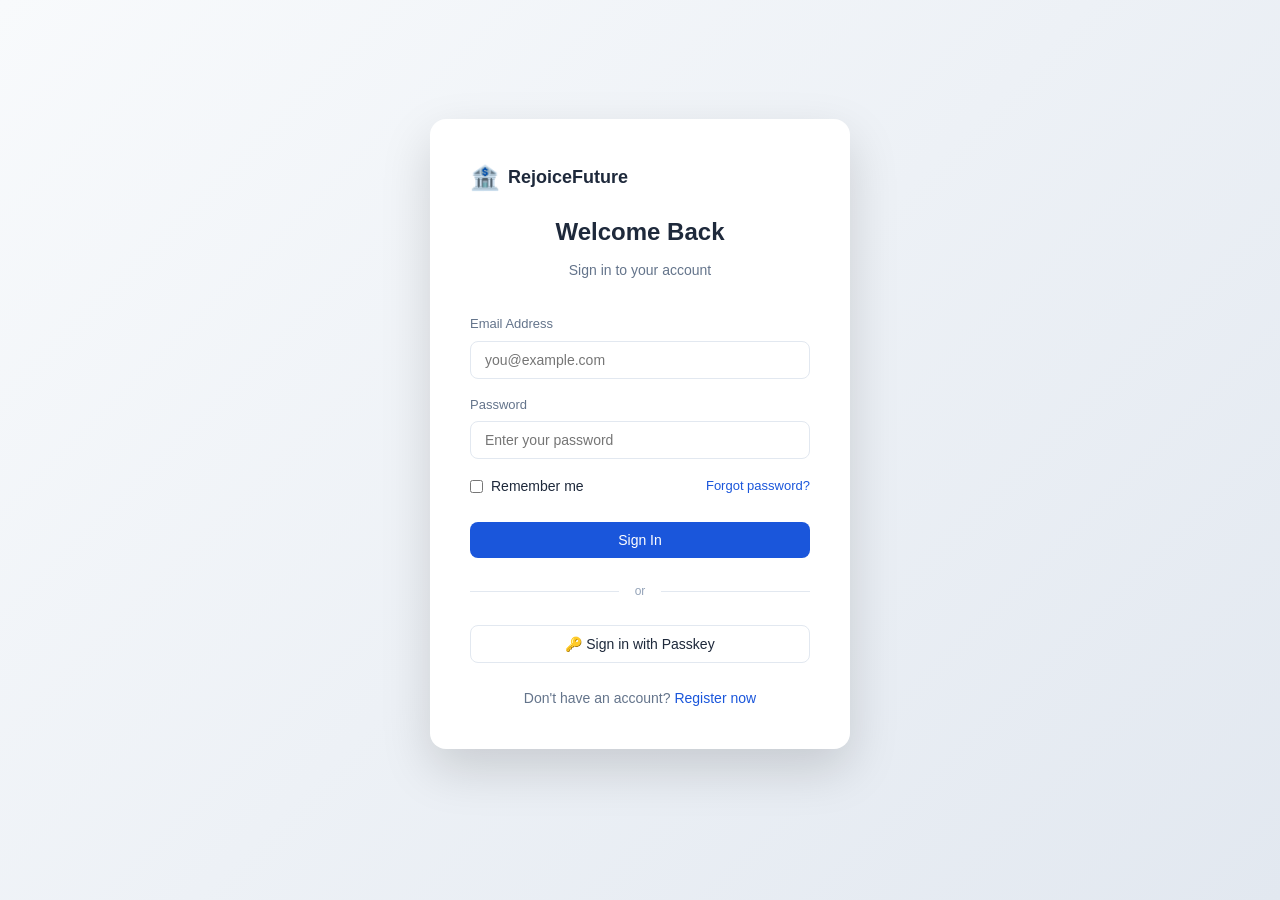
==== dashboard.html @ 49768e72 "Rewrite full project files" ====
<!doctype html>
<html lang="en">
  <head>
    <meta charset="UTF-8" />
    <meta
      name="viewport"
      content="width=device-width, initial-scale=1.0, maximum-scale=1.0, user-scalable=no, viewport-fit=cover"
    />
    <meta name="mobile-web-app-capable" content="yes" />
    <meta name="apple-mobile-web-app-capable" content="yes" />
    <meta
      name="apple-mobile-web-app-status-bar-style"
      content="black-translucent"
    />
    <title>Dashboard - RejoiceFuture</title>
    <link rel="stylesheet" href="css/global.css" />
    <link rel="stylesheet" href="css/dashboard.css" />
    <link rel="stylesheet" href="css/banking.css" />
  </head>
  <body>
    <div class="app-layout">
      <!-- Sidebar Overlay (for mobile) -->
      <div class="sidebar-overlay" id="sidebarOverlay"></div>

      <!-- Sidebar -->
      <aside class="sidebar" id="sidebar">
        <!-- Close Button (Mobile Only) -->
        <button class="sidebar-close" id="sidebarClose" aria-label="Close menu">
          &times;
        </button>

        <div class="sidebar-header">
          <div class="logo">
            <span class="logo-icon">🏦</span>
            <span class="logo-text">GlobalBank</span>
          </div>
        </div>

        <nav class="sidebar-nav">
          <a href="#" class="nav-item active" data-section="dashboard">
            <span class="nav-icon">📊</span>
            <span>Dashboard</span>
          </a>
          <a href="#" class="nav-item" data-section="accounts">
            <span class="nav-icon">💰</span>
            <span>Accounts</span>
          </a>
          <a href="#" class="nav-item" data-section="transfers">
            <span class="nav-icon">💸</span>
            <span>Transfers</span>
          </a>
          <a href="#" class="nav-item" data-section="cards">
            <span class="nav-icon">💳</span>
            <span>Cards</span>
          </a>
          <a href="#" class="nav-item" data-section="savings">
            <span class="nav-icon">🏦</span>
            <span>Savings</span>
          </a>
          <a href="#" class="nav-item" data-section="investments">
            <span class="nav-icon">📈</span>
            <span>Investments</span>
          </a>
          <a href="#" class="nav-item" data-section="loans">
            <span class="nav-icon">🏠</span>
            <span>Loans</span>
          </a>
          <a href="#" class="nav-item" data-section="support">
            <span class="nav-icon">💬</span>
            <span>Support</span>
          </a>
          <a href="#" class="nav-item" data-section="profile">
            <span class="nav-icon">👤</span>
            <span>Profile</span>
          </a>
        </nav>

        <div class="sidebar-footer">
          <button class="btn btn-outline btn-block" id="logoutBtn">
            🚪 Logout
          </button>
        </div>
      </aside>

      <!-- Main Content -->
      <main class="main-content">
        <!-- Top Bar -->
        <header class="top-bar">
          <button class="menu-toggle" id="menuToggle">☰</button>
          <div class="top-bar-search">
            <input type="text" placeholder="Search transactions, accounts..." />
          </div>
          <div class="top-bar-actions">
            <button class="notification-btn" id="notificationBtn">
              🔔 <span class="badge" id="notifBadge">0</span>
            </button>
            <div class="user-menu" id="userMenu">
              <div class="user-avatar" id="userAvatar">U</div>
              <span class="user-name" id="userName">User</span>
            </div>
          </div>
        </header>

        <!-- Impersonation Banner (hidden by default) -->
        <div
          class="impersonation-banner"
          id="impersonationBanner"
          style="display: none"
        >
          <span
            >🔧 ADMIN TEST MODE - Acting as:
            <strong id="impersonatingAs"></strong
          ></span>
          <button class="btn btn-danger btn-sm" id="exitTestMode">
            Exit Test Mode
          </button>
        </div>

        <!-- Dashboard Section -->
        <section class="content-section active" id="section-dashboard">
          <div class="section-header">
            <h1>Dashboard</h1>
            <p class="section-subtitle">
              Welcome back, <span id="greetingName">User</span>
            </p>
          </div>

          <!-- Balance Cards -->
          <div class="balance-cards">
            <div class="balance-card primary">
              <div class="balance-label">Total Balance (USD)</div>
              <div class="balance-amount" id="totalBalance">$0.00</div>
              <div class="balance-change positive">+2.4% this month</div>
            </div>
            <div class="balance-card">
              <div class="balance-label">Available</div>
              <div class="balance-amount" id="availableBalance">$0.00</div>
            </div>
            <div class="balance-card">
              <div class="balance-label">Savings</div>
              <div class="balance-amount" id="savingsBalance">$0.00</div>
            </div>
            <div class="balance-card">
              <div class="balance-label">Investments</div>
              <div class="balance-amount" id="investmentBalance">$0.00</div>
            </div>
          </div>

          <!-- Quick Actions -->
          <div class="quick-actions">
            <button class="quick-action-btn" data-action="deposit">
              <span class="qa-icon">⬇️</span>
              <span>Deposit</span>
            </button>
            <button class="quick-action-btn" data-action="transfer">
              <span class="qa-icon">💸</span>
              <span>Transfer</span>
            </button>
            <button class="quick-action-btn" data-action="withdraw">
              <span class="qa-icon">⬆️</span>
              <span>Withdraw</span>
            </button>
            <button class="quick-action-btn" data-action="exchange">
              <span class="qa-icon">🔄</span>
              <span>Exchange</span>
            </button>
            <button class="quick-action-btn" data-action="pay-bills">
              <span class="qa-icon">📄</span>
              <span>Pay Bills</span>
            </button>
            <button class="quick-action-btn" data-action="cards">
              <span class="qa-icon">💳</span>
              <span>Cards</span>
            </button>
          </div>

          <!-- Accounts Overview -->
          <div class="dashboard-grid">
            <div class="dashboard-card">
              <div class="card-header">
                <h3>My Accounts</h3>
                <button class="btn btn-sm btn-outline" id="addAccountBtn">
                  + Add Currency
                </button>
              </div>
              <div class="accounts-list" id="accountsList">
                <!-- Populated by JS -->
              </div>
            </div>

            <div class="dashboard-card">
              <div class="card-header">
                <h3>Recent Transactions</h3>
                <a href="#" class="view-all">View All →</a>
              </div>
              <div class="transactions-list" id="recentTransactions">
                <!-- Populated by JS -->
              </div>
            </div>
          </div>

          <!-- Exchange Rates -->
          <div class="dashboard-card">
            <div class="card-header">
              <h3>Exchange Rates</h3>
              <span class="rate-base">Base: USD</span>
            </div>
            <div class="exchange-rates" id="exchangeRates">
              <!-- Populated by JS -->
            </div>
          </div>
        </section>

        <!-- Accounts Section -->
        <section class="content-section" id="section-accounts">
          <div class="section-header">
            <h1>Accounts</h1>
          </div>
          <div id="accountsContent"></div>
        </section>

        <!-- Transfers Section -->
        <section class="content-section" id="section-transfers">
          <div class="section-header">
            <h1>Transfers</h1>
          </div>
          <div class="transfer-container">
            <div class="transfer-form-card">
              <h3>Send Money</h3>
              <form id="transferForm">
                <div class="form-group">
                  <label>From Account</label>
                  <select id="transferFromAccount" required></select>
                </div>

                <div class="form-group">
                  <label>Transfer Type</label>
                  <select id="transferType">
                    <option value="internal">Between My Accounts</option>
                    <option value="beneficiary">To Beneficiary</option>
                    <option value="external">External Transfer</option>
                  </select>
                </div>

                <div
                  id="beneficiarySelect"
                  class="form-group"
                  style="display: none"
                >
                  <label>Beneficiary</label>
                  <select id="transferBeneficiary">
                    <option value="">Select Beneficiary</option>
                  </select>
                  <button
                    type="button"
                    class="btn btn-sm btn-outline"
                    id="addBeneficiaryBtn"
                  >
                    + Add New
                  </button>
                </div>

                <div id="externalTransferFields" style="display: none">
                  <div class="form-group">
                    <label>Recipient Name</label>
                    <input type="text" id="recipientName" />
                  </div>
                  <div class="form-group">
                    <label>Account Number</label>
                    <input type="text" id="recipientAccount" />
                  </div>
                  <div class="form-row">
                    <div class="form-group">
                      <label>Bank</label>
                      <input type="text" id="recipientBank" />
                    </div>
                    <div class="form-group">
                      <label>Country</label>
                      <select id="recipientCountry">
                        <option value="US">United States</option>
                        <option value="GB">United Kingdom</option>
                        <option value="DE">Germany</option>
                        <option value="FR">France</option>
                      </select>
                    </div>
                  </div>
                </div>

                <div class="form-row">
                  <div class="form-group">
                    <label>Amount</label>
                    <input
                      type="number"
                      id="transferAmount"
                      step="0.01"
                      min="0.01"
                      required
                    />
                  </div>
                  <div class="form-group">
                    <label>Currency</label>
                    <select id="transferCurrency">
                      <option value="USD">USD</option>
                      <option value="EUR">EUR</option>
                      <option value="GBP">GBP</option>
                    </select>
                  </div>
                </div>

                <div class="form-group">
                  <label>Description (Optional)</label>
                  <input
                    type="text"
                    id="transferDescription"
                    placeholder="Payment for..."
                  />
                </div>

                <div
                  class="transfer-summary"
                  id="transferSummary"
                  style="display: none"
                >
                  <div class="summary-row">
                    <span>Amount:</span>
                    <span id="summaryAmount">$0.00</span>
                  </div>
                  <div class="summary-row">
                    <span>Fee:</span>
                    <span id="summaryFee">$0.00</span>
                  </div>
                  <div class="summary-row total">
                    <span>Total:</span>
                    <span id="summaryTotal">$0.00</span>
                  </div>
                </div>

                <button type="submit" class="btn btn-primary btn-block">
                  Send Transfer
                </button>
              </form>
            </div>

            <div class="transfer-info">
              <div class="info-card">
                <h4>Transfer Limits</h4>
                <div class="limit-item">
                  <span>Daily Limit</span>
                  <span id="dailyLimit">$100,000</span>
                </div>
                <div class="limit-item">
                  <span>Used Today</span>
                  <span id="dailyUsed">$0</span>
                </div>
                <div class="limit-item">
                  <span>Remaining</span>
                  <span id="dailyRemaining">$100,000</span>
                </div>
              </div>
            </div>
          </div>

          <!-- Transfer History -->
          <div class="dashboard-card" style="margin-top: 2rem">
            <div class="card-header">
              <h3>Transfer History</h3>
            </div>
            <div class="table-responsive">
              <table class="data-table" id="transferHistoryTable">
                <thead>
                  <tr>
                    <th>Date</th>
                    <th>Reference</th>
                    <th>Recipient</th>
                    <th>Amount</th>
                    <th>Status</th>
                  </tr>
                </thead>
                <tbody id="transferHistoryBody"></tbody>
              </table>
            </div>
          </div>
        </section>

        <!-- Cards Section -->
        <section class="content-section" id="section-cards">
          <div class="section-header">
            <h1>Cards</h1>
            <button class="btn btn-primary" id="createCardBtn">
              + Create Card
            </button>
          </div>
          <div class="cards-grid" id="cardsGrid">
            <!-- Populated by JS -->
          </div>
        </section>

        <!-- Savings Section -->
        <section class="content-section" id="section-savings">
          <div class="section-header">
            <h1>Savings</h1>
            <button class="btn btn-primary" id="createSavingsBtn">
              + New Savings Goal
            </button>
          </div>
          <div class="savings-grid" id="savingsGrid"></div>
        </section>

        <!-- Investments Section -->
        <section class="content-section" id="section-investments">
          <div class="section-header">
            <h1>Investments</h1>
          </div>
          <div class="investment-dashboard">
            <div class="portfolio-summary">
              <div class="portfolio-value">
                <span class="label">Portfolio Value</span>
                <span class="value" id="portfolioValue">$0.00</span>
              </div>
              <div class="portfolio-change">
                <span class="label">Total Gain/Loss</span>
                <span class="value" id="portfolioGainLoss">$0.00</span>
              </div>
            </div>
            <div class="investments-content" id="investmentsContent"></div>
          </div>
        </section>

        <!-- Loans Section -->
        <section class="content-section" id="section-loans">
          <div class="section-header">
            <h1>Loans</h1>
            <button class="btn btn-primary" id="applyLoanBtn">
              Apply for Loan
            </button>
          </div>
          <div id="loansContent"></div>
        </section>

        <!-- Support Section -->
        <section class="content-section" id="section-support">
          <div class="section-header">
            <h1>Support Center</h1>
            <button class="btn btn-primary" id="createTicketBtn">
              + New Ticket
            </button>
          </div>
          <div id="supportContent"></div>
        </section>

        <!-- Profile Section -->
        <section class="content-section" id="section-profile">
          <div class="section-header">
            <h1>Profile & Settings</h1>
          </div>
          <div id="profileContent"></div>
        </section>
      </main>
    </div>

    <!-- Modals -->
    <div class="modal-overlay" id="modalOverlay" style="display: none">
      <div class="modal" id="modalContent"></div>
    </div>

    <!-- Toast Container -->
    <div class="toast-container" id="toastContainer"></div>

    <!-- Notification Panel -->
    <div
      class="notification-panel"
      id="notificationPanel"
      style="display: none"
    >
      <div class="panel-header">
        <h3>Notifications</h3>
        <button class="btn btn-sm" id="markAllRead">Mark All Read</button>
      </div>
      <div class="notification-list" id="notificationList"></div>
    </div>

    <!-- Scripts MUST be in this order -->
    <script src="./JAVASCRIPT/api.js"></script>
    <script src="./JAVASCRIPT/auth.js"></script>
    <script src="./JAVASCRIPT/dashboard.js"></script>
    <script src="./JAVASCRIPT/accounts.js"></script>
    <script src="./JAVASCRIPT/transfers.js"></script>
    <script src="./JAVASCRIPT/cards.js"></script>
    <script src="./JAVASCRIPT/savings.js"></script>
    <script src="./JAVASCRIPT/investments.js"></script>
    <script src="./JAVASCRIPT/loans.js"></script>
    <script src="./JAVASCRIPT/support.js"></script>
    <script src="./JAVASCRIPT/notifications.js"></script>
    <script src="./JAVASCRIPT/profile.js"></script>
    <script src="./JAVASCRIPT/transactions.js"></script>
  </body>
</html>
---- css/global.css ----
/* ============================================
   RejoiceFuture - Global Styles
   ============================================ */

:root {
    --primary: #1a56db;
    --primary-dark: #1041a8;
    --primary-light: #e8effc;
    --secondary: #6b7280;
    --success: #059669;
    --warning: #d97706;
    --danger: #dc2626;
    --info: #0891b2;

    --bg-primary: #ffffff;
    --bg-secondary: #f8fafc;
    --bg-tertiary: #f1f5f9;

    --text-primary: #1e293b;
    --text-secondary: #64748b;
    --text-muted: #94a3b8;

    --border-color: #e2e8f0;
    --border-radius: 8px;
    --border-radius-lg: 12px;
    --border-radius-xl: 16px;

    --shadow-sm: 0 1px 2px rgba(0,0,0,0.05);
    --shadow-md: 0 4px 6px rgba(0,0,0,0.07);
    --shadow-lg: 0 10px 25px rgba(0,0,0,0.1);
    --shadow-xl: 0 20px 50px rgba(0,0,0,0.15);

    --font-family: -apple-system, BlinkMacSystemFont, 'Segoe UI', Roboto, 'Helvetica Neue', Arial, sans-serif;
    --font-mono: 'SF Mono', Monaco, 'Cascadia Code', monospace;

    --transition: all 0.2s ease;
}

/* Dark mode */
[data-theme="dark"] {
    --primary: #3b82f6;
    --primary-dark: #2563eb;
    --primary-light: #1e3a5f;
    --bg-primary: #0f172a;
    --bg-secondary: #1e293b;
    --bg-tertiary: #334155;
    --text-primary: #f1f5f9;
    --text-secondary: #cbd5e1;
    --text-muted: #64748b;
    --border-color: #334155;
}

* {
    margin: 0;
    padding: 0;
    box-sizing: border-box;
}

body {
    font-family: var(--font-family);
    background: var(--bg-secondary);
    color: var(--text-primary);
    line-height: 1.6;
    min-height: 100vh;
}

a {
    color: var(--primary);
    text-decoration: none;
    transition: var(--transition);
}

a:hover {
    color: var(--primary-dark);
}



/* Typography */
h1 { font-size: 2rem; font-weight: 700; margin-bottom: 0.5rem; }
h2 { font-size: 1.5rem; font-weight: 600; margin-bottom: 0.5rem; }
h3 { font-size: 1.25rem; font-weight: 600; margin-bottom: 0.5rem; }
h4 { font-size: 1rem; font-weight: 600; margin-bottom: 0.25rem; }

.text-muted { color: var(--text-muted); }
.text-success { color: var(--success); }
.text-danger { color: var(--danger); }
.text-warning { color: var(--warning); }

/* Buttons */
.btn {
    display: inline-flex;
    align-items: center;
    justify-content: center;
    gap: 8px;
    padding: 10px 20px;
    border: none;
    border-radius: var(--border-radius);
    font-size: 14px;
    font-weight: 500;
    cursor: pointer;
    transition: var(--transition);
    text-decoration: none;
    white-space: nowrap;
}

.btn:hover {
    transform: translateY(-1px);
    box-shadow: var(--shadow-md);
}

.btn:active {
    transform: translateY(0);
}

.btn-primary {
    background: var(--primary);
    color: white;
}

.btn-primary:hover {
    background: var(--primary-dark);
    color: white;
}

.btn-secondary {
    background: var(--secondary);
    color: white;
}

.btn-outline {
    background: transparent;
    border: 1px solid var(--border-color);
    color: var(--text-primary);
}

.btn-outline:hover {
    background: var(--bg-tertiary);
    border-color: var(--primary);
    color: var(--primary);
}

.btn-danger {
    background: var(--danger);
    color: white;
}

.btn-success {
    background: var(--success);
    color: white;
}

.btn-warning {
    background: var(--warning);
    color: white;
}

.btn-sm {
    padding: 6px 12px;
    font-size: 12px;
}

.btn-lg {
    padding: 14px 28px;
    font-size: 16px;
}

.btn-block {
    width: 100%;
}

.btn:disabled {
    opacity: 0.6;
    cursor: not-allowed;
    transform: none !important;
}

/* Forms */
.form-group {
    margin-bottom: 1rem;
}

.form-group label {
    display: block;
    font-size: 13px;
    font-weight: 500;
    color: var(--text-secondary);
    margin-bottom: 6px;
}

.form-group input,
.form-group select,
.form-group textarea {
    width: 100%;
    padding: 10px 14px;
    border: 1px solid var(--border-color);
    border-radius: var(--border-radius);
    font-size: 14px;
    font-family: var(--font-family);
    background: var(--bg-primary);
    color: var(--text-primary);
    transition: var(--transition);
}

.form-group input:focus,
.form-group select:focus,
.form-group textarea:focus {
    outline: none;
    border-color: var(--primary);
    box-shadow: 0 0 0 3px rgba(26, 86, 219, 0.1);
}

.form-row {
    display: grid;
    grid-template-columns: 1fr 1fr;
    gap: 1rem;
}

.checkbox-label {
    display: flex;
    align-items: center;
    gap: 8px;
    cursor: pointer;
    font-size: 14px;
}

.checkbox-label input[type="checkbox"] {
    width: auto;
}

/* Alerts */
.alert {
    padding: 12px 16px;
    border-radius: var(--border-radius);
    margin: 1rem 0;
    font-size: 14px;
}

.alert-error {
    background: #fef2f2;
    color: #dc2626;
    border: 1px solid #fecaca;
}

.alert-success {
    background: #f0fdf4;
    color: #059669;
    border: 1px solid #bbf7d0;
}

.alert-warning {
    background: #fffbeb;
    color: #d97706;
    border: 1px solid #fed7aa;
}

.alert-info {
    background: #eff6ff;
    color: #0891b2;
    border: 1px solid #bae6fd;
}

/* Cards */
.card {
    background: var(--bg-primary);
    border: 1px solid var(--border-color);
    border-radius: var(--border-radius-lg);
    padding: 1.5rem;
    box-shadow: var(--shadow-sm);
}

/* Tables */
.data-table {
    width: 100%;
    border-collapse: collapse;
}

.data-table th,
.data-table td {
    padding: 12px 16px;
    text-align: left;
    border-bottom: 1px solid var(--border-color);
    font-size: 14px;
}

.data-table th {
    background: var(--bg-secondary);
    font-weight: 600;
    color: var(--text-secondary);
    font-size: 12px;
    text-transform: uppercase;
    letter-spacing: 0.5px;
}

.data-table tbody tr:hover {
    background: var(--bg-tertiary);
}

.table-responsive {
    overflow-x: auto;
}

/* Badges */
.badge {
    display: inline-flex;
    align-items: center;
    padding: 2px 8px;
    border-radius: 999px;
    font-size: 11px;
    font-weight: 600;
}

.badge-success { background: #dcfce7; color: #166534; }
.badge-danger { background: #fee2e2; color: #991b1b; }
.badge-warning { background: #fef3c7; color: #92400e; }
.badge-info { background: #dbeafe; color: #1e40af; }
.badge-secondary { background: #f1f5f9; color: #475569; }

/* Status dots */
.status-dot {
    width: 8px;
    height: 8px;
    border-radius: 50%;
    display: inline-block;
    margin-right: 6px;
}

.status-dot.active, .status-dot.success { background: #22c55e; }
.status-dot.pending, .status-dot.warning { background: #f59e0b; }
.status-dot.error, .status-dot.danger { background: #ef4444; }
.status-dot.inactive { background: #9ca3af; }

/* Logo */
.logo {
    display: flex;
    align-items: center;
    gap: 8px;
}

.logo-icon {
    font-size: 24px;
}

.logo-text {
    font-size: 18px;
    font-weight: 700;
    color: var(--text-primary);
}

/* Modal */
.modal-overlay {
    position: fixed;
    top: 0;
    left: 0;
    width: 100%;
    height: 100%;
    background: rgba(0, 0, 0, 0.5);
    display: flex;
    align-items: center;
    justify-content: center;
    z-index: 10000;
    padding: 20px;
}

.modal {
    background: var(--bg-primary);
    border-radius: var(--border-radius-xl);
    padding: 2rem;
    max-width: 500px;
    width: 100%;
    max-height: 90vh;
    overflow-y: auto;
    box-shadow: var(--shadow-xl);
    animation: modalIn 0.2s ease;
}

.modal-lg {
    max-width: 800px;
}

@keyframes modalIn {
    from { opacity: 0; transform: scale(0.95); }
    to { opacity: 1; transform: scale(1); }
}

.modal-header {
    display: flex;
    justify-content: space-between;
    align-items: center;
    margin-bottom: 1.5rem;
    padding-bottom: 1rem;
    border-bottom: 1px solid var(--border-color);
}

.modal-close {
    background: none;
    border: none;
    font-size: 24px;
    cursor: pointer;
    color: var(--text-muted);
    padding: 4px;
}

/* Toast Notifications */
.toast-container {
    position: fixed;
    top: 80px;
    right: 20px;
    z-index: 10001;
    display: flex;
    flex-direction: column;
    gap: 8px;
    color: black !important;
}

.toast {
    background: var(--bg-primary);
    border: 1px solid var(--border-color);
    border-radius: var(--border-radius);
    padding: 12px 16px;
    min-width: 300px;
    box-shadow: var(--shadow-lg);
    animation: toastIn 0.3s ease;
    display: flex;
    align-items: center;
    gap: 12px;
    color: black !important;
    
}

.toast-success { border-left: 4px solid var(--success); }
.toast-error { border-left: 4px solid var(--danger); }
.toast-warning { border-left: 4px solid var(--warning); }
.toast-info { border-left: 4px solid var(--info); }

@keyframes toastIn {
    from { opacity: 0; transform: translateX(100%); }
    to { opacity: 1; transform: translateX(0); }
}

/* Utility */
.hidden { display: none !important; }
.flex { display: flex; }
.flex-between { display: flex; justify-content: space-between; align-items: center; }
.flex-center { display: flex; align-items: center; justify-content: center; }
.gap-1 { gap: 0.5rem; }
.gap-2 { gap: 1rem; }
.mt-1 { margin-top: 0.5rem; }
.mt-2 { margin-top: 1rem; }
.mb-1 { margin-bottom: 0.5rem; }
.mb-2 { margin-bottom: 1rem; }
.p-1 { padding: 0.5rem; }
.p-2 { padding: 1rem; }

/* Responsive */
@media (max-width: 768px) {
    .form-row {
        grid-template-columns: 1fr;
    }

    h1 { font-size: 1.5rem; }
    h2 { font-size: 1.25rem; }
}

/* Loading spinner */
.spinner {
    width: 20px;
    height: 20px;
    border: 2px solid var(--border-color);
    border-top-color: var(--primary);
    border-radius: 50%;
    animation: spin 0.8s linear infinite;
}

@keyframes spin {
    to { transform: rotate(360deg); }
}

/* Skeleton loading */
.skeleton {
    background: linear-gradient(90deg, var(--bg-tertiary) 25%, var(--border-color) 50%, var(--bg-tertiary) 75%);
    background-size: 200% 100%;
    animation: skeleton-loading 1.5s ease-in-out infinite;
    border-radius: var(--border-radius);
}

@keyframes skeleton-loading {
    0% { background-position: 200% 0; }
    100% { background-position: -200% 0; }
}

/* Empty state */
.empty-state {
    text-align: center;
    padding: 3rem;
    color: var(--text-muted);
}

.empty-state-icon {
    font-size: 48px;
    margin-bottom: 1rem;
}

/* ============================================
   MOBILE BASE STYLES
   ============================================ */

/* Ensure proper viewport behavior */
html {
    -webkit-text-size-adjust: 100%;
    -ms-text-size-adjust: 100%;
}

body {
    -webkit-font-smoothing: antialiased;
    -moz-osx-font-smoothing: grayscale;
    overscroll-behavior-y: contain; /* Prevent pull-to-refresh */
}

/* Hide scrollbar on mobile sidebar */
@media (max-width: 768px) {
    .sidebar-nav::-webkit-scrollbar {
        display: none;
    }
    
    .sidebar-nav {
        -ms-overflow-style: none;
        scrollbar-width: none;
    }
}

/* Touch-friendly spacing */
@media (max-width: 768px) {
    * {
        -webkit-tap-highlight-color: transparent;
    }
    
    a, button {
        touch-action: manipulation;
    }
}

/* Prevent horizontal scroll */
body {
    overflow-x: hidden;
    max-width: 100vw;
}

/* Smooth transitions for all interactive elements */
@media (max-width: 768px) {
    .nav-item,
    .btn,
    .quick-action-btn,
    .account-item,
    .transaction-item {
        transition: all 0.2s ease;
    }
}
---- css/dashboard.css ----
/* ============================================
   DASHBOARD STYLES
   ============================================ */

.app-layout {
    display: flex;
    min-height: 100vh;
}

/* Sidebar */
.sidebar {
    width: 260px;
    background: var(--bg-primary);
    border-right: 1px solid var(--border-color);
    display: flex;
    flex-direction: column;
    position: fixed;
    top: 0; /* Below demo banner */
    left: 0;
    bottom: 0;
    z-index: 100;
    transition: var(--transition);
}

.sidebar-header {
    padding: 1.5rem;
    border-bottom: 1px solid var(--border-color);
}

.sidebar-nav {
    flex: 1;
    padding: 1rem 0;
    overflow-y: auto;
}

.nav-item {
    display: flex;
    align-items: center;
    gap: 12px;
    padding: 12px 24px;
    color: var(--text-secondary);
    font-size: 14px;
    font-weight: 500;
    transition: var(--transition);
    border-left: 3px solid transparent;
}

.nav-item:hover {
    background: var(--bg-tertiary);
    color: var(--primary);
}

.nav-item.active {
    background: var(--primary-light);
    color: var(--primary);
    border-left-color: var(--primary);
    font-weight: 600;
}

.nav-icon {
    font-size: 18px;
    width: 24px;
    text-align: center;
}

.sidebar-footer {
    padding: 1rem;
    border-top: 1px solid var(--border-color);
}

/* Main Content */
.main-content {
    flex: 1;
    margin-left: 260px;
    margin-top: 0px;
    min-height: calc(100vh - 32px);
}

/* Top Bar */
.top-bar {
    display: flex;
    align-items: center;
    gap: 1rem;
    padding: 1rem 2rem;
    background: var(--bg-primary);
    border-bottom: 1px solid var(--border-color);
    position: sticky;
    top: 0px;
    z-index: 50;
}

.top-bar-search {
    flex: 1;
    max-width: 400px;
}

.top-bar-search input {
    width: 100%;
    padding: 8px 16px;
    border: 1px solid var(--border-color);
    border-radius: 999px;
    font-size: 14px;
    background: var(--bg-secondary);
}

.top-bar-actions {
    display: flex;
    align-items: center;
    gap: 1rem;
    margin-left: auto;
}

.notification-btn {
    position: relative;
    background: none;
    border: none;
    font-size: 20px;
    cursor: pointer;
    padding: 8px;
}

.notification-btn .badge {
    position: absolute;
    top: 0;
    right: 0;
    background: var(--danger);
    color: white;
    font-size: 10px;
    min-width: 16px;
    height: 16px;
    border-radius: 50%;
    display: flex;
    align-items: center;
    justify-content: center;
}

.user-menu {
    display: flex;
    align-items: center;
    gap: 8px;
    cursor: pointer;
    padding: 6px 12px;
    border-radius: var(--border-radius);
    transition: var(--transition);
}

.user-menu:hover {
    background: var(--bg-tertiary);
}

.user-avatar {
    width: 32px;
    height: 32px;
    border-radius: 50%;
    background: var(--primary);
    color: white;
    display: flex;
    align-items: center;
    justify-content: center;
    font-size: 12px;
    font-weight: 600;
}

.user-name {
    font-size: 14px;
    font-weight: 500;
}

.menu-toggle {
    display: none;
    background: none;
    border: none;
    font-size: 24px;
    cursor: pointer;
}

/* Impersonation Banner */
.impersonation-banner {
    background: linear-gradient(135deg, #dc2626, #991b1b);
    color: white;
    padding: 8px 2rem;
    display: flex;
    align-items: center;
    justify-content: space-between;
    font-size: 13px;
}

/* Content Sections */
.content-section {
    display: none;
    padding: 2rem;
    animation: fadeIn 0.3s ease;
}

.content-section.active {
    display: block;
}

@keyframes fadeIn {
    from { opacity: 0; transform: translateY(10px); }
    to { opacity: 1; transform: translateY(0); }
}

.section-header {
    margin-bottom: 2rem;
}

.section-header h1 {
    font-size: 1.75rem;
    margin-bottom: 0.25rem;
}

.section-subtitle {
    color: var(--text-secondary);
    font-size: 14px;
}

/* Balance Cards */
.balance-cards {
    display: grid;
    grid-template-columns: repeat(auto-fit, minmax(220px, 1fr));
    gap: 1rem;
    margin-bottom: 2rem;
}

.balance-card {
    background: var(--bg-primary);
    border: 1px solid var(--border-color);
    border-radius: var(--border-radius-lg);
    padding: 1.5rem;
    transition: var(--transition);
}

.balance-card:hover {
    box-shadow: var(--shadow-md);
    transform: translateY(-2px);
}

.balance-card.primary {
    background: linear-gradient(135deg, var(--primary), var(--primary-dark));
    color: white;
    border: none;
}

.balance-card.primary .balance-label {
    color: rgba(255,255,255,0.8);
}

.balance-label {
    font-size: 12px;
    font-weight: 500;
    color: var(--text-secondary);
    text-transform: uppercase;
    letter-spacing: 0.5px;
    margin-bottom: 0.5rem;
}

.balance-amount {
    font-size: 1.75rem;
    font-weight: 700;
    margin-bottom: 0.25rem;
}

.balance-change {
    font-size: 12px;
    font-weight: 500;
}

.balance-change.positive { color: var(--success); }
.balance-change.negative { color: var(--danger); }

/* Quick Actions */
.quick-actions {
    display: grid;
    grid-template-columns: repeat(auto-fit, minmax(100px, 1fr));
    gap: 1rem;
    margin-bottom: 2rem;
}

.quick-action-btn {
    display: flex;
    flex-direction: column;
    align-items: center;
    gap: 8px;
    padding: 1.25rem;
    background: var(--bg-primary);
    border: 1px solid var(--border-color);
    border-radius: var(--border-radius-lg);
    cursor: pointer;
    transition: var(--transition);
    font-size: 13px;
    font-weight: 500;
    color: var(--text-primary);
}

.quick-action-btn:hover {
    border-color: var(--primary);
    background: var(--primary-light);
    color: var(--primary);
    transform: translateY(-2px);
    box-shadow: var(--shadow-md);
}

.qa-icon {
    font-size: 24px;
}

/* Dashboard Grid */
.dashboard-grid {
    display: grid;
    grid-template-columns: 1fr 1fr;
    gap: 1.5rem;
    margin-bottom: 2rem;
}

.dashboard-card {
    background: var(--bg-primary);
    border: 1px solid var(--border-color);
    border-radius: var(--border-radius-lg);
    padding: 1.5rem;
}

.card-header {
    display: flex;
    justify-content: space-between;
    align-items: center;
    margin-bottom: 1.25rem;
    padding-bottom: 0.75rem;
    border-bottom: 1px solid var(--border-color);
}

.card-header h3 {
    margin: 0;
}

.view-all {
    font-size: 13px;
    color: var(--primary);
    font-weight: 500;
}

/* Accounts List */
.accounts-list {
    display: flex;
    flex-direction: column;
    gap: 0.75rem;
}

.account-item {
    display: flex;
    align-items: center;
    justify-content: space-between;
    padding: 1rem;
    background: var(--bg-secondary);
    border-radius: var(--border-radius);
    transition: var(--transition);
}

.account-item:hover {
    background: var(--bg-tertiary);
}

.account-info {
    display: flex;
    align-items: center;
    gap: 12px;
}

.account-currency-icon {
    width: 40px;
    height: 40px;
    border-radius: 50%;
    background: var(--primary-light);
    display: flex;
    align-items: center;
    justify-content: center;
    font-weight: 700;
    font-size: 14px;
    color: var(--primary);
}

.account-name {
    font-weight: 500;
    font-size: 14px;
}

.account-number {
    font-size: 12px;
    color: var(--text-muted);
}

.account-balance {
    text-align: right;
    font-weight: 700;
    font-size: 16px;
}

.account-currency {
    font-size: 11px;
    color: var(--text-muted);
}

/* Transactions List */
.transactions-list {
    display: flex;
    flex-direction: column;
}

.transaction-item {
    display: flex;
    align-items: center;
    gap: 12px;
    padding: 1rem 0;
    border-bottom: 1px solid var(--border-color);
}

.transaction-item:last-child {
    border-bottom: none;
}

.transaction-icon {
    width: 36px;
    height: 36px;
    border-radius: 50%;
    display: flex;
    align-items: center;
    justify-content: center;
    font-size: 16px;
}

.transaction-icon.credit {
    background: #dcfce7;
    color: #166534;
}

.transaction-icon.debit {
    background: #fee2e2;
    color: #991b1b;
}

.transaction-details {
    flex: 1;
}

.transaction-name {
    font-weight: 500;
    font-size: 14px;
}

.transaction-date {
    font-size: 12px;
    color: var(--text-muted);
}

.transaction-amount {
    font-weight: 600;
    font-size: 14px;
}

.transaction-amount.credit { color: var(--success); }
.transaction-amount.debit { color: var(--danger); }

/* Exchange Rates */
.exchange-rates {
    display: grid;
    grid-template-columns: repeat(auto-fit, minmax(150px, 1fr));
    gap: 0.75rem;
}

.rate-item {
    display: flex;
    align-items: center;
    justify-content: space-between;
    padding: 0.75rem 1rem;
    background: var(--bg-secondary);
    border-radius: var(--border-radius);
}

.rate-currency {
    font-weight: 600;
    font-size: 14px;
}

.rate-value {
    font-weight: 500;
    font-size: 14px;
    color: var(--text-secondary);
}

/* Transfer Form */
.transfer-container {
    display: grid;
    grid-template-columns: 2fr 1fr;
    gap: 2rem;
}

.transfer-form-card {
    background: var(--bg-primary);
    border: 1px solid var(--border-color);
    border-radius: var(--border-radius-lg);
    padding: 2rem;
}

.transfer-summary {
    background: var(--bg-secondary);
    border-radius: var(--border-radius);
    padding: 1rem;
    margin: 1rem 0;
}

.summary-row {
    display: flex;
    justify-content: space-between;
    padding: 0.25rem 0;
    font-size: 14px;
}

.summary-row.total {
    border-top: 1px solid var(--border-color);
    padding-top: 0.5rem;
    margin-top: 0.5rem;
    font-weight: 700;
    font-size: 16px;
}

.info-card {
    background: var(--bg-primary);
    border: 1px solid var(--border-color);
    border-radius: var(--border-radius-lg);
    padding: 1.5rem;
}

.info-card h4 {
    margin-bottom: 1rem;
}

.limit-item {
    display: flex;
    justify-content: space-between;
    padding: 0.5rem 0;
    font-size: 14px;
    border-bottom: 1px solid var(--border-color);
}

.limit-item:last-child {
    border-bottom: none;
    font-weight: 600;
}

/* Cards Section */
.cards-grid {
    display: grid;
    grid-template-columns: repeat(auto-fit, minmax(300px, 1fr));
    gap: 1.5rem;
}

.credit-card {
    background: linear-gradient(135deg, #1e293b, #334155);
    border-radius: var(--border-radius-xl);
    padding: 1.5rem;
    color: white;
    position: relative;
    overflow: hidden;
    min-height: 200px;
}

.credit-card::before {
    content: '';
    position: absolute;
    top: -50%;
    right: -50%;
    width: 100%;
    height: 200%;
    background: radial-gradient(circle, rgba(255,255,255,0.1) 0%, transparent 70%);
}

.credit-card.frozen {
    opacity: 0.6;
    filter: grayscale(0.5);
}

.card-brand {
    position: absolute;
    top: 1rem;
    right: 1rem;
    font-size: 20px;
    font-weight: 700;
}

.card-chip {
    width: 40px;
    height: 30px;
    background: linear-gradient(135deg, #ffd700, #b8860b);
    border-radius: 4px;
    margin-bottom: 1.5rem;
}

.card-number-display {
    font-family: var(--font-mono);
    font-size: 18px;
    letter-spacing: 2px;
    margin-bottom: 1rem;
}

.card-footer {
    display: flex;
    justify-content: space-between;
    font-size: 12px;
}

.card-actions {
    display: flex;
    gap: 0.5rem;
    margin-top: 1rem;
}

/* Savings Grid */
.savings-grid {
    display: grid;
    grid-template-columns: repeat(auto-fit, minmax(280px, 1fr));
    gap: 1.5rem;
}

.savings-card {
    background: var(--bg-primary);
    border: 1px solid var(--border-color);
    border-radius: var(--border-radius-lg);
    padding: 1.5rem;
}

.savings-progress {
    margin-top: 1rem;
}

.progress-bar {
    width: 100%;
    height: 8px;
    background: var(--bg-tertiary);
    border-radius: 999px;
    overflow: hidden;
}

.progress-fill {
    height: 100%;
    background: var(--primary);
    border-radius: 999px;
    transition: width 0.5s ease;
}

.progress-text {
    display: flex;
    justify-content: space-between;
    margin-top: 0.5rem;
    font-size: 12px;
    color: var(--text-secondary);
}

/* Investments */
.investment-dashboard {
    display: flex;
    flex-direction: column;
    gap: 1.5rem;
}

.portfolio-summary {
    display: grid;
    grid-template-columns: repeat(auto-fit, minmax(200px, 1fr));
    gap: 1rem;
}

.portfolio-value, .portfolio-change {
    background: var(--bg-primary);
    border: 1px solid var(--border-color);
    border-radius: var(--border-radius-lg);
    padding: 1.5rem;
}

.portfolio-value .label, .portfolio-change .label {
    font-size: 12px;
    color: var(--text-secondary);
    text-transform: uppercase;
    display: block;
    margin-bottom: 0.5rem;
}

.portfolio-value .value, .portfolio-change .value {
    font-size: 1.75rem;
    font-weight: 700;
}

/* Notification Panel */
.notification-panel {
    position: fixed;
    top: 72px;
    right: 0;
    width: 360px;
    max-height: calc(100vh - 72px);
    background: var(--bg-primary);
    border-left: 1px solid var(--border-color);
    box-shadow: var(--shadow-xl);
    z-index: 1000;
    display: flex;
    flex-direction: column;
    animation: slideIn 0.3s ease;
}

@keyframes slideIn {
    from { transform: translateX(100%); }
    to { transform: translateX(0); }
}

.panel-header {
    display: flex;
    justify-content: space-between;
    align-items: center;
    padding: 1rem;
    border-bottom: 1px solid var(--border-color);
}

.notification-list {
    overflow-y: auto;
    flex: 1;
}

.notification-item {
    padding: 1rem;
    border-bottom: 1px solid var(--border-color);
    cursor: pointer;
    transition: var(--transition);
}

.notification-item:hover {
    background: var(--bg-tertiary);
}

.notification-item.unread {
    background: var(--primary-light);
    border-left: 3px solid var(--primary);
}

.notification-title {
    font-weight: 500;
    font-size: 14px;
    margin-bottom: 4px;
}

.notification-message {
    font-size: 13px;
    color: var(--text-secondary);
}

.notification-time {
    font-size: 11px;
    color: var(--text-muted);
    margin-top: 4px;
}

/* Responsive */
@media (max-width: 1024px) {
    .dashboard-grid {
        grid-template-columns: 1fr;
    }

    .transfer-container {
        grid-template-columns: 1fr;
    }
}

@media (max-width: 768px) {
    .sidebar {
        transform: translateX(-100%);
    }

    .sidebar.open {
        transform: translateX(0);
    }

    .main-content {
        margin-left: 0;
    }

    .menu-toggle {
        display: block;
    }

    .content-section {
        padding: 1rem;
    }

    .balance-cards {
        grid-template-columns: 1fr;
    }
}/* ============================================
   MOBILE-FIRST RESPONSIVE DESIGN
   ============================================ */

/* Sidebar Close Button */
.sidebar-close {
    display: none;
    position: absolute;
    top: 1rem;
    right: 1rem;
    background: none;
    border: none;
    font-size: 24px;
    cursor: pointer;
    color: var(--text-secondary);
    padding: 8px;
    border-radius: 50%;
    width: 40px;
    height: 40px;
    display: flex;
    align-items: center;
    justify-content: center;
    transition: var(--transition);
    z-index: 1000;
}

.sidebar-close:hover {
    background: var(--bg-tertiary);
    color: var(--text-primary);
}

/* Sidebar Overlay for Mobile */
.sidebar-overlay {
    display: none;
    position: fixed;
    top: 0;
    left: 0;
    width: 100%;
    height: 100%;
    background: rgba(0, 0, 0, 0.5);
    z-index: 99;
    opacity: 0;
    transition: opacity 0.3s ease;
}

.sidebar-overlay.active {
    display: block;
    opacity: 1;
}

/* ============================================
   TABLET BREAKPOINT (768px - 1024px)
   ============================================ */
@media (max-width: 1024px) {
    .dashboard-grid {
        grid-template-columns: 1fr;
    }

    .transfer-container {
        grid-template-columns: 1fr;
    }

    .balance-cards {
        grid-template-columns: repeat(2, 1fr);
    }

    .quick-actions {
        grid-template-columns: repeat(3, 1fr);
    }
}

/* ============================================
   MOBILE BREAKPOINT (< 768px)
   ============================================ */
@media (max-width: 768px) {
    /* Hide sidebar by default on mobile */
    .sidebar {
        position: fixed;
        top: 0px;
        left: -280px;
        width: 280px;
        height: calc(100vh - 32px);
        transform: translateX(0);
        transition: left 0.3s ease;
        z-index: 1000;
        box-shadow: var(--shadow-xl);
    }

    .sidebar.open {
        left: 0;
    }

    .sidebar-close {
        display: flex !important;
    }

    /* Main content full width on mobile */
    .main-content {
        margin-left: 0;
        width: 100%;
    }

    /* Show menu toggle button */
    .menu-toggle {
        display: block !important;
    }

    /* Top bar adjustments */
    .top-bar {
        padding: 0.75rem 1rem;
        gap: 0.5rem;
    }

    .top-bar-search {
        display: none; /* Hide search on mobile for cleaner UI */
    }

    .user-name {
        display: none; /* Hide username, show only avatar */
    }

    /* Balance cards stack on mobile */
    .balance-cards {
        grid-template-columns: 1fr;
        gap: 0.75rem;
    }

    .balance-card {
        padding: 1.25rem;
    }

    .balance-amount {
        font-size: 1.5rem;
    }

    /* Quick actions 2 columns on mobile */
    .quick-actions {
        grid-template-columns: repeat(2, 1fr);
        gap: 0.75rem;
    }

    .quick-action-btn {
        padding: 1rem 0.75rem;
    }

    .qa-icon {
        font-size: 20px;
    }

    .quick-action-btn span:last-child {
        font-size: 12px;
    }

    /* Section content padding */
    .content-section {
        padding: 1rem;
    }

    .section-header h1 {
        font-size: 1.5rem;
    }

    /* Cards full width on mobile */
    .dashboard-card {
        padding: 1rem;
    }

    .card-header {
        flex-direction: column;
        align-items: flex-start;
        gap: 0.75rem;
    }

    .card-header button {
        width: 100%;
    }

    /* Account items stack better */
    .account-item {
        padding: 0.875rem;
    }

    .account-currency-icon {
        width: 36px;
        height: 36px;
        font-size: 12px;
    }

    .account-name {
        font-size: 13px;
    }

    .account-number {
        font-size: 11px;
    }

    .account-balance {
        font-size: 14px;
    }

    /* Transaction items more compact */
    .transaction-item {
        padding: 0.875rem 0;
    }

    .transaction-icon {
        width: 32px;
        height: 32px;
        font-size: 14px;
    }

    .transaction-name {
        font-size: 13px;
    }

    .transaction-date {
        font-size: 11px;
    }

    .transaction-amount {
        font-size: 13px;
    }

    /* Exchange rates 2 columns */
    .exchange-rates {
        grid-template-columns: repeat(2, 1fr);
        gap: 0.5rem;
    }

    .rate-item {
        padding: 0.625rem 0.75rem;
    }

    .rate-currency {
        font-size: 12px;
    }

    .rate-value {
        font-size: 12px;
    }

    /* Modal full screen on mobile */
    .modal {
        width: 95%;
        max-width: 95%;
        margin: 1rem;
        max-height: calc(100vh - 2rem);
    }

    .modal-header h3 {
        font-size: 1.25rem;
    }

    /* Notification panel full width on mobile */
    .notification-panel {
        width: 100%;
        right: 0;
        top: 0px;
    }

    /* Tables horizontal scroll */
    .table-responsive {
        overflow-x: auto;
        -webkit-overflow-scrolling: touch;
    }

    .data-table {
        min-width: 600px;
    }

    /* Buttons touch-friendly */
    .btn {
        padding: 12px 20px;
        font-size: 15px;
        min-height: 44px; /* iOS/Android touch target */
    }

    .btn-sm {
        padding: 8px 14px;
        font-size: 13px;
        min-height: 36px;
    }

    /* Form inputs touch-friendly */
    .form-group input,
    .form-group select,
    .form-group textarea {
        padding: 12px 14px;
        font-size: 16px; /* Prevents iOS zoom */
        min-height: 44px;
    }

    /* Transfer form mobile layout */
    .transfer-form-card {
        padding: 1.25rem;
    }

    .transfer-summary {
        padding: 0.875rem;
    }

    .summary-row {
        font-size: 13px;
    }

    .summary-row.total {
        font-size: 15px;
    }

    /* Cards grid single column */
    .cards-grid {
        grid-template-columns: 1fr;
        gap: 1rem;
    }

    .credit-card {
        padding: 1.25rem;
    }

    .card-number-display {
        font-size: 16px;
        letter-spacing: 1.5px;
    }

    /* Savings grid single column */
    .savings-grid {
        grid-template-columns: 1fr;
        gap: 1rem;
    }

    /* Portfolio summary stack */
    .portfolio-summary {
        grid-template-columns: 1fr;
        gap: 0.75rem;
    }

    /* Impersonation banner mobile */
    .impersonation-banner {
        padding: 8px 1rem;
        font-size: 12px;
        flex-direction: column;
        gap: 0.5rem;
    }

    /* Toast notifications mobile */
    .toast-container {
        top: 22px;
        right: 10px;
        left: 10px;
    }

    .toast {
        min-width: auto;
        width: 100%;
    }

    /* Hide demo banner on very small screens */
    @media (max-width: 360px) {
        .demo-banner {
            font-size: 10px;
            padding: 6px 12px;
        }

        .balance-amount {
            font-size: 1.25rem;
        }

        .section-header h1 {
            font-size: 1.25rem;
        }
    }
}

/* ============================================
   VERY SMALL MOBILE (< 480px)
   ============================================ */
@media (max-width: 480px) {
    .quick-actions {
        grid-template-columns: repeat(2, 1fr);
    }

    .balance-card {
        padding: 1rem;
    }

    .balance-label {
        font-size: 11px;
    }

    .balance-amount {
        font-size: 1.25rem;
    }

    .exchange-rates {
        grid-template-columns: 1fr;
    }
}

/* ============================================
   TOUCH OPTIMIZATIONS
   ============================================ */

/* Prevent text selection on buttons */
button, .btn, .nav-item, .quick-action-btn {
    -webkit-tap-highlight-color: transparent;
    -webkit-touch-callout: none;
    -webkit-user-select: none;
    user-select: none;
}

/* Smooth scrolling on mobile */
.sidebar-nav,
.notification-list,
.modal {
    -webkit-overflow-scrolling: touch;
    overflow-y: auto;
}

/* Active state for touch feedback */
.nav-item:active,
.quick-action-btn:active,
.btn:active {
    transform: scale(0.98);
    opacity: 0.8;
}

/* Prevent zoom on input focus (iOS) */
input[type="text"],
input[type="email"],
input[type="password"],
input[type="number"],
input[type="tel"],
select,
textarea {
    font-size: 16px !important;
}

/* ============================================
   LANDSCAPE MODE
   ============================================ */
@media (max-height: 500px) and (orientation: landscape) {
    .sidebar {
        height: 100vh;
        top: 0;
    }

    .balance-cards {
        grid-template-columns: repeat(4, 1fr);
    }

    .quick-actions {
        grid-template-columns: repeat(6, 1fr);
    }
}

/* ============================================
   SAFE AREAS (iPhone notch, etc.)
   ============================================ */
@supports (padding: max(0px)) {
    .sidebar {
        padding-left: max(0px, env(safe-area-inset-left));
        padding-right: max(0px, env(safe-area-inset-right));
    }

    .main-content {
        padding-left: max(0px, env(safe-area-inset-left));
        padding-right: max(0px, env(safe-area-inset-right));
    }

    .modal {
        padding-bottom: max(20px, env(safe-area-inset-bottom));
    }
}

/* ============================================
   MOBILE PATCH: ULTRA-SMALL SCREENS & OVERFLOW FIX
   Add this file AFTER all other CSS files
   ============================================ */

/* ============================================
   GLOBAL OVERFLOW PREVENTION
   ============================================ */
* {
    max-width: 100%;
    box-sizing: border-box;
}

html, body {
    width: 100%;
    max-width: 100vw;
    overflow-x: hidden !important;
    margin: 0;
    padding: 0;
}

body {
    position: relative;
    word-wrap: break-word;
    overflow-wrap: break-word;
    hyphens: auto;
}

img, video, iframe, canvas, svg {
    max-width: 100% !important;
    height: auto;
}

/* Force word break for long text */
h1, h2, h3, h4, h5, h6, p, span, div, td, th, a, button, input, textarea, label {
    word-wrap: break-word;
    overflow-wrap: break-word;
    word-break: break-word;
}

/* Prevent text overflow in flex/grid containers */
.flex, .flex-between, .flex-center, .grid {
    min-width: 0;
    flex-wrap: wrap;
}

/* ============================================
   MAIN LAYOUT FIX
   ============================================ */
.main-content {
    width: 100% !important;
    max-width: 100vw !important;
    overflow-x: hidden !important;
    padding: 0 !important;
    margin-left: 0 !important;
}

.content-section {
    width: 100% !important;
    max-width: 100% !important;
    padding: 0.75rem !important;
    overflow-x: hidden !important;
}

.section-header {
    width: 100%;
    padding-right: 0.5rem;
}

.section-header h1 {
    font-size: 1.25rem !important;
    line-height: 1.3;
}

.section-subtitle {
    font-size: 12px !important;
}

/* ============================================
   TOP BAR FIX
   ============================================ */
.top-bar {
    width: 100% !important;
    padding: 0.5rem 0.75rem !important;
    gap: 0.5rem !important;
    flex-wrap: nowrap;
    overflow: hidden;
}

.menu-toggle {
    min-width: 40px;
    min-height: 40px;
    flex-shrink: 0;
}

.top-bar-search {
    display: none !important;
}

.top-bar-actions {
    gap: 0.5rem !important;
    flex-shrink: 0;
}

.user-menu {
    padding: 4px 8px !important;
    gap: 4px !important;
}

.user-avatar {
    width: 28px !important;
    height: 28px !important;
    font-size: 11px !important;
}

.user-name {
    display: none !important;
}

.notification-btn {
    min-width: 36px;
    min-height: 36px;
}

/* ============================================
   BALANCE CARDS - ULTRA SMALL FIX
   ============================================ */
.balance-cards {
    grid-template-columns: 1fr !important;
    gap: 0.5rem !important;
    width: 100% !important;
}

.balance-card {
    padding: 0.875rem !important;
    min-width: 0 !important;
    width: 100% !important;
}

.balance-card.primary {
    padding: 1rem !important;
}

.balance-label {
    font-size: 10px !important;
    letter-spacing: 0.3px;
}

.balance-amount {
    font-size: 1.1rem !important;
    line-height: 1.2;
    white-space: nowrap;
    overflow: hidden;
    text-overflow: ellipsis;
}

.balance-change {
    font-size: 10px !important;
}

/* ============================================
   QUICK ACTIONS - ULTRA SMALL FIX
   ============================================ */
.quick-actions {
    grid-template-columns: repeat(3, 1fr) !important;
    gap: 0.5rem !important;
    width: 100% !important;
}

.quick-action-btn {
    padding: 0.625rem 0.25rem !important;
    min-width: 0 !important;
    width: 100% !important;
    font-size: 10px !important;
    gap: 4px !important;
}

.qa-icon {
    font-size: 18px !important;
}

/* ============================================
   DASHBOARD CARDS - OVERFLOW FIX
   ============================================ */
.dashboard-grid {
    grid-template-columns: 1fr !important;
    gap: 0.75rem !important;
    width: 100% !important;
}

.dashboard-card {
    width: 100% !important;
    max-width: 100% !important;
    padding: 0.875rem !important;
    min-width: 0 !important;
    overflow: hidden !important;
}

.card-header {
    flex-direction: column !important;
    align-items: flex-start !important;
    gap: 0.5rem !important;
    padding-bottom: 0.5rem !important;
}

.card-header h3 {
    font-size: 1rem !important;
    width: 100%;
}

.card-header .btn,
.card-header .view-all {
    width: 100%;
    text-align: center;
    font-size: 12px !important;
}

/* ============================================
   ACCOUNTS LIST FIX
   ============================================ */
.accounts-list {
    width: 100% !important;
    gap: 0.5rem !important;
}

.account-item {
    width: 100% !important;
    padding: 0.75rem !important;
    gap: 0.5rem !important;
    min-width: 0 !important;
}

.account-info {
    flex: 1 !important;
    min-width: 0 !important;
    gap: 0.5rem !important;
}

.account-currency-icon {
    width: 32px !important;
    height: 32px !important;
    font-size: 10px !important;
    flex-shrink: 0 !important;
}

.account-name {
    font-size: 12px !important;
    white-space: nowrap;
    overflow: hidden;
    text-overflow: ellipsis;
    max-width: 120px;
}

.account-number {
    font-size: 10px !important;
    white-space: nowrap;
    overflow: hidden;
    text-overflow: ellipsis;
    max-width: 120px;
}

.account-balance {
    font-size: 12px !important;
    text-align: right !important;
    flex-shrink: 0 !important;
    white-space: nowrap;
}

.account-currency {
    font-size: 9px !important;
}

/* ============================================
   TRANSACTIONS LIST FIX
   ============================================ */
.transactions-list {
    width: 100% !important;
}

.transaction-item {
    width: 100% !important;
    padding: 0.625rem 0 !important;
    gap: 0.5rem !important;
    min-width: 0 !important;
}

.transaction-icon {
    width: 28px !important;
    height: 28px !important;
    font-size: 12px !important;
    flex-shrink: 0 !important;
}

.transaction-details {
    flex: 1 !important;
    min-width: 0 !important;
}

.transaction-name {
    font-size: 12px !important;
    white-space: nowrap;
    overflow: hidden;
    text-overflow: ellipsis;
    max-width: 100%;
}

.transaction-date {
    font-size: 10px !important;
}

.transaction-amount {
    font-size: 12px !important;
    flex-shrink: 0 !important;
    white-space: nowrap;
}

/* ============================================
   EXCHANGE RATES FIX
   ============================================ */
.exchange-rates {
    grid-template-columns: repeat(2, 1fr) !important;
    gap: 0.375rem !important;
    width: 100% !important;
}

.rate-item {
    padding: 0.5rem !important;
    min-width: 0 !important;
    width: 100% !important;
}

.rate-currency {
    font-size: 10px !important;
}

.rate-value {
    font-size: 10px !important;
    white-space: nowrap;
}

/* ============================================
   MODALS - FULL SCREEN ON SMALL
   ============================================ */
.modal-overlay {
    padding: 0.5rem !important;
    width: 100vw !important;
    height: 100vh !important;
}

.modal {
    width: 100% !important;
    max-width: 100% !important;
    max-height: calc(100vh - 1rem) !important;
    padding: 1rem !important;
    margin: 0 !important;
    overflow-y: auto !important;
}

.modal-lg {
    max-width: 100% !important;
}

.modal-header {
    display: flex !important;
    /*flex-direction: column !important;*/
    align-items: flex-start !important;
    gap: 0.5rem !important;
    padding-bottom: 0.75rem !important;
}

.modal-header h3 {
    font-size: 1.1rem !important;
    width: 100%;
    padding-right: 2rem;
}

/*.modal-close {
    position: absolute !important;
    top: 0.75rem !important;
    right: 0.75rem !important;
    font-size: 28px !important;
    min-width: 36px;
    min-height: 36px;
}*/

/* ============================================
   FORMS - ULTRA SMALL FIX
   ============================================ */
.form-group {
    width: 100% !important;
    margin-bottom: 0.75rem !important;
}

.form-group label {
    font-size: 12px !important;
    display: block !important;
    width: 100%;
}

.form-group input,
.form-group select,
.form-group textarea {
    width: 100% !important;
    font-size: 16px !important;
    padding: 10px 12px !important;
    min-height: 40px !important;
}

.form-row {
    grid-template-columns: 1fr !important;
    gap: 0.5rem !important;
    width: 100% !important;
}

.form-options {
    flex-direction: column !important;
    gap: 0.5rem !important;
    align-items: flex-start !important;
}

.checkbox-label {
    font-size: 12px !important;
}

.forgot-link {
    font-size: 12px !important;
}

/* ============================================
   BUTTONS - TOUCH FRIENDLY
   ============================================ */
.btn {
    width: 100%;
    min-height: 44px !important;
    font-size: 14px !important;
    padding: 10px 16px !important;
    white-space: normal !important;
    word-wrap: break-word !important;
}

.btn-sm {
    min-height: 36px !important;
    font-size: 12px !important;
    padding: 8px 12px !important;
}

.btn-block {
    width: 100% !important;
}

.action-buttons {
    flex-direction: column !important;
    gap: 0.5rem !important;
    width: 100% !important;
}

.action-buttons .btn {
    width: 100% !important;
}

/* ============================================
   TABLES - HORIZONTAL SCROLL FIX
   ============================================ */
.table-responsive {
    width: 100% !important;
    overflow-x: auto !important;
    -webkit-overflow-scrolling: touch;
    max-width: 100vw;
}

.data-table {
    width: 100% !important;
    min-width: 500px !important;
    font-size: 12px !important;
}

.data-table th,
.data-table td {
    padding: 8px 10px !important;
    font-size: 11px !important;
    white-space: nowrap;
}

.data-table th {
    font-size: 10px !important;
}

/* ============================================
   TRANSFER SECTION FIX
   ============================================ */
.transfer-container {
    grid-template-columns: 1fr !important;
    gap: 0.75rem !important;
    width: 100% !important;
}

.transfer-form-card {
    width: 100% !important;
    padding: 1rem !important;
}

.transfer-info {
    width: 100% !important;
}

.info-card {
    width: 100% !important;
    padding: 1rem !important;
}

.transfer-summary {
    width: 100% !important;
    padding: 0.75rem !important;
}

.summary-row {
    font-size: 12px !important;
    gap: 0.5rem;
}

.summary-row.total {
    font-size: 14px !important;
}

/* ============================================
   CARDS SECTION FIX
   ============================================ */
.cards-grid {
    grid-template-columns: 1fr !important;
    gap: 0.75rem !important;
    width: 100% !important;
}

.credit-card {
    width: 100% !important;
    padding: 1rem !important;
    min-height: 160px !important;
}

.card-number-display {
    font-size: 14px !important;
    letter-spacing: 1px !important;
    white-space: nowrap;
    overflow: hidden;
}

.card-footer {
    font-size: 10px !important;
}

.card-actions {
    flex-direction: column !important;
    gap: 0.5rem !important;
    width: 100% !important;
}

.card-actions .btn {
    width: 100% !important;
}

/* ============================================
   SAVINGS SECTION FIX
   ============================================ */
.savings-grid {
    grid-template-columns: 1fr !important;
    gap: 0.75rem !important;
    width: 100% !important;
}

.savings-card {
    width: 100% !important;
    padding: 1rem !important;
}

.progress-text {
    flex-direction: column !important;
    gap: 0.25rem !important;
    font-size: 10px !important;
}

/* ============================================
   INVESTMENTS SECTION FIX
   ============================================ */
.investment-dashboard {
    width: 100% !important;
    gap: 0.75rem !important;
}

.portfolio-summary {
    grid-template-columns: 1fr !important;
    gap: 0.5rem !important;
    width: 100% !important;
}

.portfolio-value,
.portfolio-change {
    width: 100% !important;
    padding: 1rem !important;
}

.portfolio-value .value,
.portfolio-change .value {
    font-size: 1.25rem !important;
}

.investments-content {
    width: 100% !important;
}

/* ============================================
   LOANS SECTION FIX
   ============================================ */
#loansContent .dashboard-card {
    width: 100% !important;
}

#loansContent .form-row {
    grid-template-columns: 1fr !important;
    gap: 0.5rem !important;
}

/* ============================================
   SUPPORT SECTION FIX
   ============================================ */
#supportContent .dashboard-card {
    width: 100% !important;
}

/* ============================================
   PROFILE SECTION FIX
   ============================================ */
.user-detail-grid {
    grid-template-columns: 1fr !important;
    gap: 0.75rem !important;
    width: 100% !important;
}

.user-info-card {
    width: 100% !important;
    padding: 0.875rem !important;
}

/* ============================================
   NOTIFICATION PANEL FIX
   ============================================ */
.notification-panel {
    width: 100vw !important;
    max-width: 100vw !important;
    right: 0 !important;
    left: 0 !important;
    top: 0px !important;
}

.notification-item {
    padding: 0.75rem !important;
    width: 100% !important;
}

.notification-title {
    font-size: 12px !important;
}

.notification-message {
    font-size: 11px !important;
}

.notification-time {
    font-size: 9px !important;
}

/* ============================================
   TOAST NOTIFICATIONS FIX
   ============================================ */
.toast-container {
    top: 22px !important;
    left: 10px !important;
    right: 10px !important;
    width: calc(100% - 20px) !important;
}

.toast {
    width: 100% !important;
    min-width: auto !important;
    font-size: 12px !important;
    padding: 10px 12px !important;
}

/* ============================================
   RECEIPT FIX
   ============================================ */
.receipt {
    width: 100% !important;
    max-width: 100% !important;
    padding: 1rem !important;
}

.receipt-row {
    flex-direction: column !important;
    gap: 0.25rem !important;
    font-size: 12px !important;
}

.receipt-row .label {
    font-size: 10px !important;
}

.receipt-row .value {
    font-size: 12px !important;
    word-break: break-all;
}

/* ============================================
   EMPTY STATES FIX
   ============================================ */
.empty-state {
    padding: 1.5rem 1rem !important;
    width: 100% !important;
}

.empty-state-icon {
    font-size: 36px !important;
}

.empty-state p {
    font-size: 12px !important;
}

/* ============================================
   ALERTS FIX
   ============================================ */
.alert {
    width: 100% !important;
    padding: 10px 12px !important;
    font-size: 12px !important;
    word-wrap: break-word !important;
}

/* ============================================
   BADGES FIX
   ============================================ */
.badge {
    font-size: 9px !important;
    padding: 2px 6px !important;
    white-space: nowrap;
}

/* ============================================
   IMPERSONATION BANNER FIX
   ============================================ */
.impersonation-banner {
    width: 100% !important;
    padding: 6px 10px !important;
    font-size: 10px !important;
    flex-direction: column !important;
    gap: 0.5rem !important;
}

.impersonation-banner .btn {
    width: 100% !important;
    min-height: 32px !important;
    font-size: 11px !important;
}

/* ============================================
   AUTH PAGES FIX
   ============================================ */
.auth-container {
    padding: 1rem !important;
    width: 100% !important;
}

.auth-card {
    width: 100% !important;
    max-width: 100% !important;
    padding: 1.25rem !important;
}

.auth-header h2 {
    font-size: 1.25rem !important;
}

/* ============================================
   LANDING PAGE FIX
   ============================================ */
.landing-header {
    padding: 0.75rem 1rem !important;
    flex-wrap: wrap;
    gap: 0.5rem;
}

.landing-nav {
    gap: 0.5rem !important;
}

.hero {
    padding: 2rem 1rem !important;
}

.hero h1 {
    font-size: 1.75rem !important;
    line-height: 1.2;
}

.hero-subtitle {
    font-size: 14px !important;
}

.hero-actions {
    flex-direction: column !important;
    gap: 0.75rem !important;
    width: 100% !important;
}

.hero-features {
    grid-template-columns: 1fr !important;
    gap: 1rem !important;
    padding: 0 1rem !important;
}

.stats-section {
    flex-direction: column !important;
    gap: 1rem !important;
    padding: 2rem 1rem !important;
}

/* ============================================
   ADMIN PANEL FIX
   ============================================ */
.admin-main {
    width: 100% !important;
    margin-left: 0 !important;
    padding: 0 !important;
}

.admin-section {
    padding: 0.75rem !important;
    width: 100% !important;
}

.admin-header {
    padding: 0.75rem 1rem !important;
    flex-direction: column !important;
    gap: 0.5rem !important;
}

.admin-header h1 {
    font-size: 1.25rem !important;
}

.admin-search input {
    width: 100% !important;
}

.stats-grid {
    grid-template-columns: 1fr !important;
    gap: 0.5rem !important;
}

.stat-card {
    padding: 1rem !important;
    width: 100% !important;
}

.admin-grid {
    grid-template-columns: 1fr !important;
    gap: 0.75rem !important;
}

.admin-card {
    width: 100% !important;
    padding: 1rem !important;
}

.admin-toolbar {
    flex-direction: column !important;
    width: 100% !important;
}

.admin-toolbar input,
.admin-toolbar select {
    width: 100% !important;
}

.simulation-grid {
    grid-template-columns: 1fr !important;
}

/* ============================================
   ULTRA SMALL SCREENS (230px - 320px)
   ============================================ */
@media (max-width: 320px) {
    .quick-actions {
        grid-template-columns: repeat(2, 1fr) !important;
    }

    .balance-amount {
        font-size: 1rem !important;
    }

    .section-header h1 {
        font-size: 1.1rem !important;
    }

    .exchange-rates {
        grid-template-columns: 1fr !important;
    }

    .modal {
        padding: 0.75rem !important;
    }

    .account-name {
        max-width: 90px;
    }

    .account-number {
        max-width: 90px;
    }

    .transaction-name {
        max-width: 80px;
    }
}

/* ============================================
   VERY ULTRA SMALL (230px - 280px)
   ============================================ */
@media (max-width: 280px) {
    .content-section {
        padding: 0.5rem !important;
    }

    .balance-card {
        padding: 0.625rem !important;
    }

    .balance-label {
        font-size: 9px !important;
    }

    .balance-amount {
        font-size: 0.9rem !important;
    }

    .quick-action-btn {
        padding: 0.5rem 0.125rem !important;
        font-size: 9px !important;
    }

    .qa-icon {
        font-size: 14px !important;
    }

    .dashboard-card {
        padding: 0.625rem !important;
    }

    .card-header h3 {
        font-size: 0.875rem !important;
    }

    .account-currency-icon {
        width: 24px !important;
        height: 24px !important;
        font-size: 8px !important;
    }

    .account-name {
        font-size: 10px !important;
        max-width: 70px;
    }

    .account-number {
        font-size: 8px !important;
        max-width: 70px;
    }

    .account-balance {
        font-size: 10px !important;
    }

    .transaction-icon {
        width: 24px !important;
        height: 24px !important;
        font-size: 10px !important;
    }

    .transaction-name {
        font-size: 10px !important;
        max-width: 60px;
    }

    .transaction-amount {
        font-size: 10px !important;
    }

    .btn {
        font-size: 12px !important;
        padding: 8px 12px !important;
        min-height: 38px !important;
    }

    .form-group input,
    .form-group select,
    .form-group textarea {
        font-size: 14px !important;
        padding: 8px 10px !important;
        min-height: 36px !important;
    }

    .modal-header h3 {
        font-size: 1rem !important;
    }

    .demo-banner {
        font-size: 8px !important;
        padding: 4px 8px !important;
    }

    .top-bar {
        padding: 0.375rem 0.5rem !important;
    }

    .user-avatar {
        width: 24px !important;
        height: 24px !important;
        font-size: 9px !important;
    }
}

/* ============================================
   EXTREME SMALL (230px)
   ============================================ */
@media (max-width: 230px) {
    .balance-cards {
        gap: 0.375rem !important;
    }

    .quick-actions {
        grid-template-columns: 1fr !important;
    }

    .balance-amount {
        font-size: 0.8rem !important;
    }

    .section-header h1 {
        font-size: 1rem !important;
    }

    .exchange-rates {
        grid-template-columns: 1fr !important;
    }
}

/* ============================================
   LANDSCAPE SMALL PHONES
   ============================================ */
@media (max-height: 400px) and (orientation: landscape) {
    .modal {
        max-height: 95vh !important;
    }

    .balance-cards {
        grid-template-columns: repeat(2, 1fr) !important;
    }

    .quick-actions {
        grid-template-columns: repeat(6, 1fr) !important;
    }
}

/* ============================================
   TOUCH SCROLLING FIX FOR ANDROID
   Loads AFTER mobile-patch.css to override it
   ============================================ */

/* ============================================
   FIX 1: Remove universal overflow blocking
   (The '*' selector was killing touch scroll)
   ============================================ */
* {
    max-width: none !important;
}

/* Only prevent horizontal scroll on the actual page containers */
html {
    overflow-x: hidden;
    overflow-y: auto;
}

body {
    overflow-x: hidden;
    overflow-y: auto;
    overscroll-behavior-y: auto;
    -webkit-overflow-scrolling: touch;
    position: static;
    height: auto;
    min-height: 100vh;
}

/* ============================================
   FIX 2: Restore native touch behavior
   ============================================ */
html, body,
.main-content,
.content-section,
.sidebar,
.sidebar-nav,
.admin-main,
.admin-section,
.modal,
.notification-list,
.table-responsive,
.accounts-list,
.transactions-list,
.dashboard-card {
    touch-action: pan-y pan-x pinch-zoom;
    -webkit-overflow-scrolling: touch;
}

/* Remove tap-blocking properties from scrollable areas */
.main-content,
.content-section,
.sidebar-nav {
    -webkit-user-select: text;
    user-select: text;
    -webkit-touch-callout: default;
}

/* ============================================
   FIX 3: Main layout scrolling
   ============================================ */
.app-layout {
    display: flex;
    min-height: 100vh;
    width: 100%;
    overflow-x: hidden;
}

.main-content {
    flex: 1;
    min-width: 0;
    width: 100%;
    overflow-x: hidden;
    overflow-y: visible;
    -webkit-overflow-scrolling: touch;
}

@media (min-width: 769px) {
    .main-content {
        margin-left: 260px;
    }
}

/* Content sections must allow vertical scroll */
.content-section {
    width: 100%;
    min-width: 0;
    overflow-x: hidden;
    overflow-y: visible;
}

/* ============================================
   FIX 4: Top bar — never blocks page scroll
   ============================================ */
.top-bar {
    width: 100%;
    overflow: visible;
}

/* ============================================
   FIX 5: Sidebar scroll (only sidebar scrolls internally)
   ============================================ */
.sidebar {
    display: flex;
    flex-direction: column;
    overflow: hidden;
}

.sidebar-nav {
    flex: 1;
    overflow-y: auto;
    overflow-x: hidden;
    -webkit-overflow-scrolling: touch;
    overscroll-behavior: contain;
}

/* ============================================
   FIX 6: Tables scroll horizontally without breaking page
   ============================================ */
.table-responsive {
    width: 100%;
    max-width: 100%;
    overflow-x: auto;
    overflow-y: hidden;
    -webkit-overflow-scrolling: touch;
}

.data-table {
    max-width: none;
}

/* ============================================
   FIX 7: Modals scroll properly
   ============================================ */
.modal-overlay {
    overflow-y: auto;
    -webkit-overflow-scrolling: touch;
}

.modal {
    overflow-y: auto;
    overflow-x: hidden;
    -webkit-overflow-scrolling: touch;
    overscroll-behavior: contain;
}

/* ============================================
   FIX 8: Notification panel scrolls internally
   ============================================ */
.notification-panel {
    overflow: hidden;
    display: flex;
    flex-direction: column;
}

.notification-list {
    flex: 1;
    overflow-y: auto;
    -webkit-overflow-scrolling: touch;
}

/* ============================================
   FIX 9: Prevent "dead" elements from blocking scroll
   ============================================ */
.demo-banner,
.impersonation-banner {
    pointer-events: none;
}

.impersonation-banner .btn {
    pointer-events: auto;
}

/* ============================================
   FIX 10: Cards & lists never exceed screen
   ============================================ */
.balance-cards,
.quick-actions,
.dashboard-grid,
.accounts-list,
.transactions-list,
.exchange-rates,
.cards-grid,
.savings-grid {
    width: 100%;
    max-width: 100%;
    min-width: 0;
}

/* ============================================
   FIX 11: Safe area + no fixed-height traps
   ============================================ */
@media (max-width: 768px) {
    .app-layout {
        display: block;
    }

    .main-content {
        margin-top: 0px;
        padding-bottom: env(safe-area-inset-bottom);
    }

    
}

/* Account Status Banners */
.account-status-banner {
    padding: 1rem 1.5rem;
    margin: 0;
    display: flex;
    align-items: center;
    justify-content: center;
    font-size: 14px;
    position: sticky;
    top: 0px; /* Below demo banner */
    z-index: 998;
    box-shadow: 0 2px 4px rgba(0,0,0,0.1);
}

.account-status-banner.frozen {
    background: linear-gradient(135deg, #f02121, #fc1616);
    color: white;
    border-radius: 18px;
   
}

.account-status-banner.suspended {
    background: linear-gradient(135deg, #dc2626, #991b1b);
    color: white;
    border-radius: 18px;
}

.status-banner-content {
    display: flex;
    align-items: center;
    gap: 1rem;
    max-width: 1200px;
    width: 100%;
}

.status-banner-content .status-icon {
    font-size: 24px;
    flex-shrink: 0;
}

.status-banner-content .status-text {
    flex: 1;
}

.status-banner-content .status-text strong {
    display: block;
    font-size: 15px;
    margin-bottom: 2px;
}

.status-banner-content .status-text p {
    margin: 0;
    font-size: 13px;
    opacity: 0.9;
}

.status-banner-content .btn {
    flex-shrink: 0;
}

@media (max-width: 768px) {
    .account-status-banner {
        padding: 0.75rem 1rem;
        flex-direction: column;
        text-align: center;
        gap: 0.5rem;
    }
    
    .status-banner-content {
        flex-direction: column;
        gap: 0.5rem;
    }
    
    .status-banner-content .btn {
        width: 100%;
    }
}
---- css/banking.css ----
/* Banking-specific styles */

/* Currency conversion modal */
.conversion-form {
    display: grid;
    gap: 1rem;
}

.conversion-arrow {
    text-align: center;
    font-size: 24px;
    color: var(--text-muted);
}

/* Transfer confirmation */
.transfer-confirmation {
    background: var(--bg-secondary);
    border-radius: var(--border-radius-lg);
    padding: 1.5rem;
    margin: 1rem 0;
}

.confirmation-row {
    display: flex;
    justify-content: space-between;
    padding: 0.5rem 0;
    border-bottom: 1px solid var(--border-color);
}

.confirmation-row:last-child {
    border-bottom: none;
    font-weight: 700;
    font-size: 1.1rem;
    padding-top: 0.75rem;
    margin-top: 0.5rem;
    border-top: 2px solid var(--border-color);
}

/* Limit exceeded modal */
.limit-exceeded-card {
    text-align: center;
    padding: 2rem;
}

.limit-exceeded-icon {
    font-size: 48px;
    margin-bottom: 1rem;
}

.limit-options {
    display: flex;
    flex-direction: column;
    gap: 0.75rem;
    margin-top: 1.5rem;
}

/* OTP verification */
.otp-input-group {
    display: flex;
    gap: 0.5rem;
    justify-content: center;
    margin: 1.5rem 0;
}

.otp-input {
    width: 48px;
    height: 56px;
    text-align: center;
    font-size: 24px;
    font-weight: 700;
    border: 2px solid var(--border-color);
    border-radius: var(--border-radius);
    transition: var(--transition);
}

.otp-input:focus {
    border-color: var(--primary);
    outline: none;
}

.otp-timer {
    text-align: center;
    color: var(--text-muted);
    font-size: 13px;
}

/* Beneficiary card */
.beneficiary-card {
    display: flex;
    align-items: center;
    gap: 1rem;
    padding: 1rem;
    background: var(--bg-secondary);
    border: 1px solid var(--border-color);
    border-radius: var(--border-radius);
    cursor: pointer;
    transition: var(--transition);
}

.beneficiary-card:hover {
    border-color: var(--primary);
}

.beneficiary-avatar {
    width: 44px;
    height: 44px;
    border-radius: 50%;
    background: var(--primary-light);
    display: flex;
    align-items: center;
    justify-content: center;
    font-weight: 700;
    color: var(--primary);
}

.beneficiary-info {
    flex: 1;
}

.beneficiary-name {
    font-weight: 500;
}

.beneficiary-account {
    font-size: 12px;
    color: var(--text-muted);
}

/* Loan calculator */
.loan-calculator {
    background: var(--bg-secondary);
    border-radius: var(--border-radius-lg);
    padding: 1.5rem;
}

.calculator-result {
    background: var(--primary-light);
    border-radius: var(--border-radius);
    padding: 1.5rem;
    text-align: center;
    margin-top: 1rem;
}

.calculator-result .amount {
    font-size: 2rem;
    font-weight: 700;
    color: var(--primary);
}

/* Investment chart placeholder */
.chart-container {
    background: var(--bg-secondary);
    border-radius: var(--border-radius-lg);
    padding: 1.5rem;
    min-height: 300px;
    display: flex;
    align-items: center;
    justify-content: center;
    color: var(--text-muted);
}

/* Transaction receipt */
.receipt {
    background: white;
    border: 1px solid var(--border-color);
    border-radius: var(--border-radius-lg);
    padding: 2rem;
    max-width: 400px;
    margin: 0 auto;
}

.receipt-header {
    text-align: center;
    padding-bottom: 1rem;
    border-bottom: 2px dashed var(--border-color);
    margin-bottom: 1.5rem;
}

.receipt-icon {
    font-size: 48px;
    color: var(--success);
}

.receipt-details {
    display: grid;
    gap: 0.75rem;
}

.receipt-row {
    display: flex;
    justify-content: space-between;
}

.receipt-row .label {
    color: var(--text-muted);
}

.receipt-row .value {
    font-weight: 600;
}

/* Budget progress */
.budget-item {
    margin-bottom: 1.5rem;
}

.budget-header {
    display: flex;
    justify-content: space-between;
    margin-bottom: 0.5rem;
}

.budget-category {
    display: flex;
    align-items: center;
    gap: 0.5rem;
    font-weight: 500;
}

.budget-amounts {
    font-size: 13px;
    color: var(--text-secondary);
}
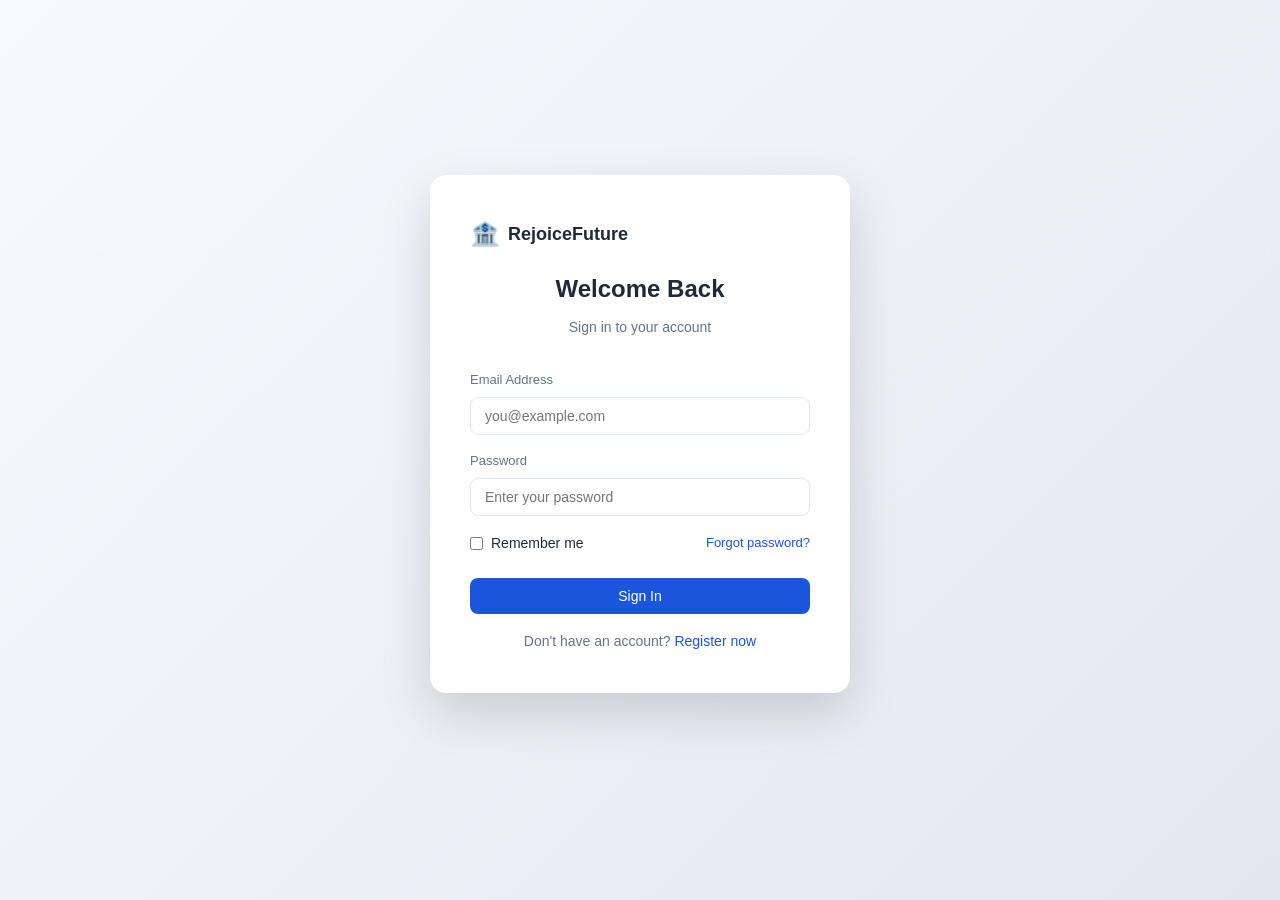
==== commit 21f30192: "Rewrite full project files" ====
--- a/dashboard.html
+++ b/dashboard.html
@@ -16,6 +16,7 @@
     <link rel="stylesheet" href="css/global.css" />
     <link rel="stylesheet" href="css/dashboard.css" />
     <link rel="stylesheet" href="css/banking.css" />
+    <link rel="stylesheet" href="css/dashboard-patch.css" />
   </head>
   <body>
     <div class="app-layout">
@@ -236,14 +237,19 @@
                 <div class="form-group">
                   <label>Transfer Type</label>
                   <select id="transferType">
-                    <option value="internal">Between My Accounts</option>
-                    <option value="beneficiary">To Beneficiary</option>
-                    <option value="external">External Transfer</option>
+                    <option value="internal">To a RejoiceFutureBank User</option>
+                    <option value="external">External Transfer (Beneficiary)</option>
                   </select>
                 </div>
 
+                <div id="internalTransferFields" class="form-group">
+                  <label>Recipient account number or email</label>
+                  <input type="text" id="internalRecipient" placeholder="ACC1234567890 or name@email.com" />
+                  <small class="text-muted">Must be a RejoiceFutureBank account in the same currency as your source account.</small>
+                </div>
+
                 <div
-                  id="beneficiarySelect"
+                  id="externalTransferFields"
                   class="form-group"
                   style="display: none"
                 >
@@ -258,32 +264,7 @@
                   >
                     + Add New
                   </button>
-                </div>
-
-                <div id="externalTransferFields" style="display: none">
-                  <div class="form-group">
-                    <label>Recipient Name</label>
-                    <input type="text" id="recipientName" />
-                  </div>
-                  <div class="form-group">
-                    <label>Account Number</label>
-                    <input type="text" id="recipientAccount" />
-                  </div>
-                  <div class="form-row">
-                    <div class="form-group">
-                      <label>Bank</label>
-                      <input type="text" id="recipientBank" />
-                    </div>
-                    <div class="form-group">
-                      <label>Country</label>
-                      <select id="recipientCountry">
-                        <option value="US">United States</option>
-                        <option value="GB">United Kingdom</option>
-                        <option value="DE">Germany</option>
-                        <option value="FR">France</option>
-                      </select>
-                    </div>
-                  </div>
+                  <small class="text-muted">Supported destinations: Nigeria, Ghana, Kenya, South Africa, Uganda, Tanzania.</small>
                 </div>
 
                 <div class="form-row">
@@ -299,11 +280,7 @@
                   </div>
                   <div class="form-group">
                     <label>Currency</label>
-                    <select id="transferCurrency">
-                      <option value="USD">USD</option>
-                      <option value="EUR">EUR</option>
-                      <option value="GBP">GBP</option>
-                    </select>
+                    <div id="transferCurrencyDisplay" class="form-static-value">Select a source account</div>
                   </div>
                 </div>
 
@@ -494,4 +471,4 @@
     <script src="./JAVASCRIPT/profile.js"></script>
     <script src="./JAVASCRIPT/transactions.js"></script>
   </body>
-</html>
+</html>
--- a/css/dashboard.css
+++ b/css/dashboard.css
@@ -2617,4 +2617,14 @@
     .status-banner-content .btn {
         width: 100%;
     }
+}
+
+/* Additive only — for the transfer form's read-only currency display */
+.form-static-value {
+    padding: 10px 12px;
+    border: 1px solid var(--border-color, #e2e8f0);
+    border-radius: 6px;
+    background: var(--bg-secondary, #f8fafc);
+    color: var(--text-muted, #64748b);
+    font-size: 14px;
 }
